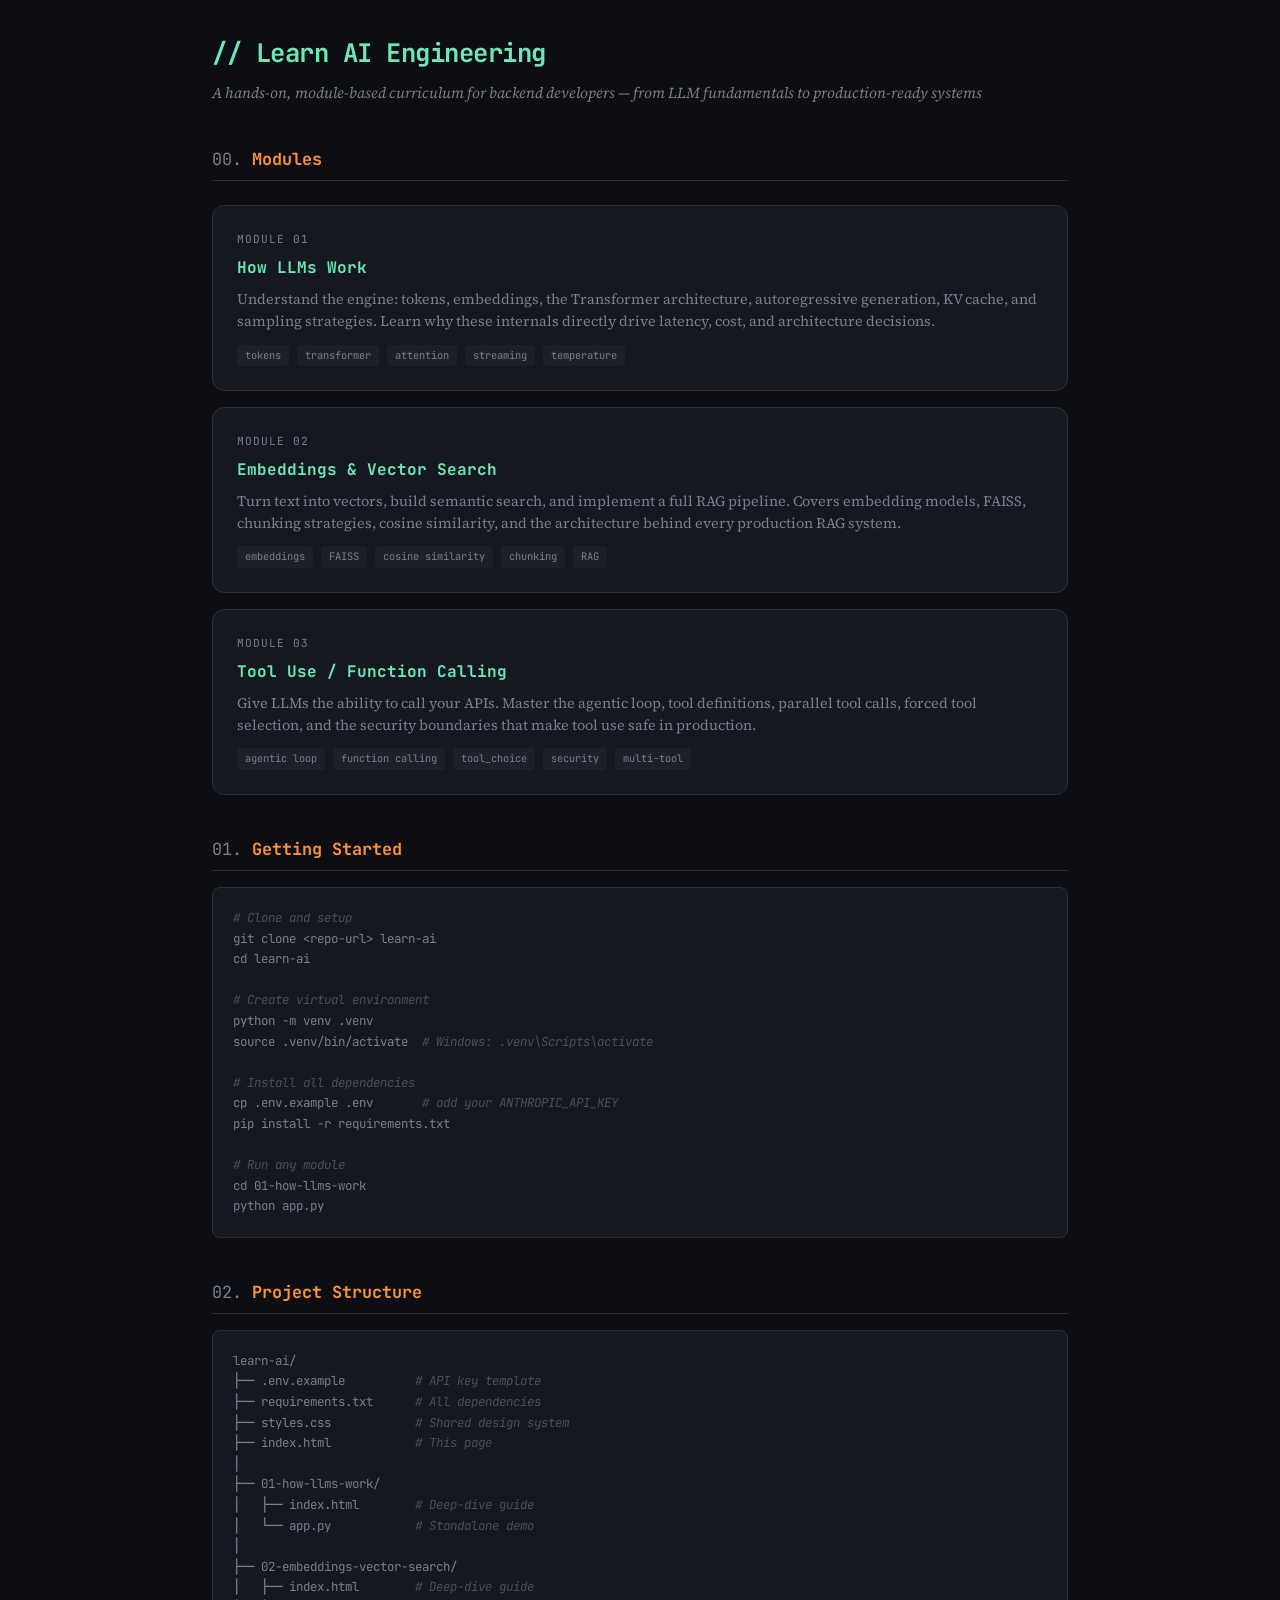
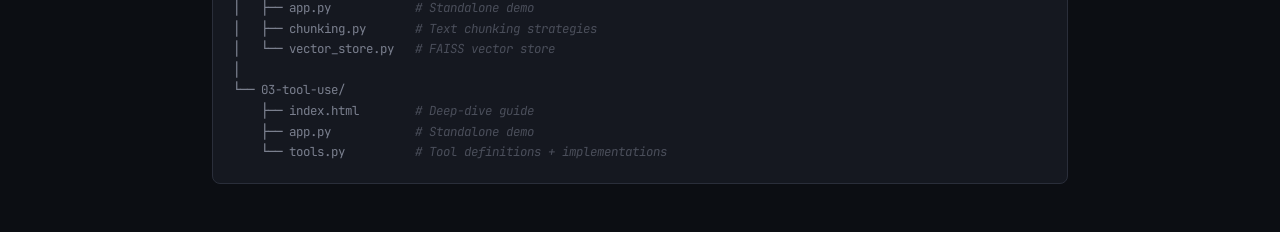
==== index.html @ 93d2bfba "refactor: markdown to html" ====
<!DOCTYPE html>
<html lang="en">
<head>
<meta charset="UTF-8">
<meta name="viewport" content="width=device-width, initial-scale=1.0">
<title>Learn AI Engineering</title>
<link href="https://fonts.googleapis.com/css2?family=JetBrains+Mono:wght@400;600;700&family=Source+Serif+4:ital,wght@0,400;0,600;0,700;1,400&display=swap" rel="stylesheet">
<link rel="stylesheet" href="styles.css">
</head>
<body>

<h1>// Learn AI Engineering</h1>
<p class="subtitle">A hands-on, module-based curriculum for backend developers — from LLM fundamentals to production-ready systems</p>

<h2><span class="num">00.</span> Modules</h2>

<div class="module-grid">

  <a href="01-how-llms-work/index.html" class="module-card">
    <div class="module-num">Module 01</div>
    <h3>How LLMs Work</h3>
    <p>Understand the engine: tokens, embeddings, the Transformer architecture, autoregressive generation, KV cache, and sampling strategies. Learn why these internals directly drive latency, cost, and architecture decisions.</p>
    <div class="module-tags">
      <span class="module-tag">tokens</span>
      <span class="module-tag">transformer</span>
      <span class="module-tag">attention</span>
      <span class="module-tag">streaming</span>
      <span class="module-tag">temperature</span>
    </div>
  </a>

  <a href="02-embeddings-vector-search/index.html" class="module-card">
    <div class="module-num">Module 02</div>
    <h3>Embeddings &amp; Vector Search</h3>
    <p>Turn text into vectors, build semantic search, and implement a full RAG pipeline. Covers embedding models, FAISS, chunking strategies, cosine similarity, and the architecture behind every production RAG system.</p>
    <div class="module-tags">
      <span class="module-tag">embeddings</span>
      <span class="module-tag">FAISS</span>
      <span class="module-tag">cosine similarity</span>
      <span class="module-tag">chunking</span>
      <span class="module-tag">RAG</span>
    </div>
  </a>

  <a href="03-tool-use/index.html" class="module-card">
    <div class="module-num">Module 03</div>
    <h3>Tool Use / Function Calling</h3>
    <p>Give LLMs the ability to call your APIs. Master the agentic loop, tool definitions, parallel tool calls, forced tool selection, and the security boundaries that make tool use safe in production.</p>
    <div class="module-tags">
      <span class="module-tag">agentic loop</span>
      <span class="module-tag">function calling</span>
      <span class="module-tag">tool_choice</span>
      <span class="module-tag">security</span>
      <span class="module-tag">multi-tool</span>
    </div>
  </a>

</div>

<h2><span class="num">01.</span> Getting Started</h2>

<div class="code-block"><span class="comment"># Clone and setup</span>
git clone &lt;repo-url&gt; learn-ai
cd learn-ai

<span class="comment"># Create virtual environment</span>
python -m venv .venv
source .venv/bin/activate  <span class="comment"># Windows: .venv\Scripts\activate</span>

<span class="comment"># Install all dependencies</span>
cp .env.example .env       <span class="comment"># add your ANTHROPIC_API_KEY</span>
pip install -r requirements.txt

<span class="comment"># Run any module</span>
cd 01-how-llms-work
python app.py</div>

<h2><span class="num">02.</span> Project Structure</h2>

<div class="code-block">learn-ai/
├── .env.example          <span class="comment"># API key template</span>
├── requirements.txt      <span class="comment"># All dependencies</span>
├── styles.css            <span class="comment"># Shared design system</span>
├── index.html            <span class="comment"># This page</span>
│
├── 01-how-llms-work/
│   ├── index.html        <span class="comment"># Deep-dive guide</span>
│   └── app.py            <span class="comment"># Standalone demo</span>
│
├── 02-embeddings-vector-search/
│   ├── index.html        <span class="comment"># Deep-dive guide</span>
│   ├── app.py            <span class="comment"># Standalone demo</span>
│   ├── chunking.py       <span class="comment"># Text chunking strategies</span>
│   └── vector_store.py   <span class="comment"># FAISS vector store</span>
│
└── 03-tool-use/
    ├── index.html        <span class="comment"># Deep-dive guide</span>
    ├── app.py            <span class="comment"># Standalone demo</span>
    └── tools.py          <span class="comment"># Tool definitions + implementations</span></div>

</body>
</html>
---- styles.css ----
/* Learn AI Engineering — Shared Design System */
/* Fonts: JetBrains Mono (code/headings) + Source Serif 4 (prose) */

:root {
  --bg: #0c0e13;
  --surface: #151820;
  --surface-2: #1c2029;
  --border: #2a2e3a;
  --text: #e0e2e8;
  --text-dim: #7a7f8e;
  --accent: #6ee7b7;
  --accent-dim: rgba(110,231,183,0.12);
  --orange: #fb923c;
  --orange-dim: rgba(251,146,60,0.12);
  --blue: #60a5fa;
  --blue-dim: rgba(96,165,250,0.12);
  --red: #f87171;
  --purple: #c084fc;
}

* { margin: 0; padding: 0; box-sizing: border-box; }

body {
  background: var(--bg);
  color: var(--text);
  font-family: 'Source Serif 4', Georgia, serif;
  line-height: 1.7;
  padding: 2rem;
  max-width: 920px;
  margin: 0 auto;
}

/* Typography */
h1 {
  font-family: 'JetBrains Mono', monospace;
  font-size: 1.6rem;
  font-weight: 700;
  color: var(--accent);
  letter-spacing: -0.5px;
  margin-bottom: 0.25rem;
}

h2 {
  font-family: 'JetBrains Mono', monospace;
  font-size: 1.05rem;
  color: var(--orange);
  margin: 2.5rem 0 1rem;
  padding-bottom: 0.4rem;
  border-bottom: 1px solid var(--border);
}

h2 .num {
  color: var(--text-dim);
  font-weight: 400;
}

h3 {
  font-family: 'JetBrains Mono', monospace;
  font-size: 0.92rem;
  color: var(--blue);
  margin: 1.5rem 0 0.5rem;
}

p { margin-bottom: 1rem; color: var(--text); }

a { color: var(--accent); text-decoration: none; }
a:hover { text-decoration: underline; }

em { color: var(--text); font-style: italic; }
strong { color: var(--text); }

code {
  font-family: 'JetBrains Mono', monospace;
  font-size: 0.82em;
  background: var(--surface-2);
  padding: 2px 6px;
  border-radius: 4px;
  color: var(--accent);
}

.subtitle {
  color: var(--text-dim);
  font-size: 0.95rem;
  margin-bottom: 2.5rem;
  font-style: italic;
}

/* Lists */
ul, ol {
  margin: 0.5rem 0 1rem 1.5rem;
  color: var(--text-dim);
  font-size: 0.92rem;
}

li { margin-bottom: 0.3rem; }

/* Tables */
table {
  width: 100%;
  border-collapse: collapse;
  margin: 1rem 0;
  font-size: 0.88rem;
}

th {
  font-family: 'JetBrains Mono', monospace;
  font-size: 0.75rem;
  text-transform: uppercase;
  letter-spacing: 0.5px;
  color: var(--accent);
  text-align: left;
  padding: 0.6rem 0.8rem;
  border-bottom: 1px solid var(--border);
  background: var(--surface);
}

td {
  padding: 0.5rem 0.8rem;
  border-bottom: 1px solid var(--border);
  color: var(--text-dim);
}

tr:last-child td { border-bottom: none; }
tr:hover td { background: var(--surface); }

/* Diagram boxes */
.diagram-box {
  background: var(--surface);
  border: 1px solid var(--border);
  border-radius: 12px;
  padding: 2rem;
  margin: 1.5rem 0;
  overflow-x: auto;
}

.diagram-box pre {
  font-family: 'JetBrains Mono', monospace;
  font-size: 0.75rem;
  line-height: 1.5;
  color: var(--text-dim);
  margin: 0;
}

.diagram-box .label { color: var(--accent); font-weight: 600; }
.diagram-box .highlight { color: var(--orange); }
.diagram-box .info { color: var(--blue); }
.diagram-box .dim { color: #4a4e5a; }

/* Code blocks */
.code-block {
  background: var(--surface);
  border: 1px solid var(--border);
  border-radius: 8px;
  padding: 1.25rem;
  margin: 1rem 0;
  font-family: 'JetBrains Mono', monospace;
  font-size: 0.78rem;
  line-height: 1.65;
  overflow-x: auto;
  white-space: pre;
  color: var(--text-dim);
}

.code-block .kw { color: var(--purple); }
.code-block .fn { color: var(--blue); }
.code-block .str { color: var(--accent); }
.code-block .comment { color: #4a4e5a; font-style: italic; }
.code-block .key { color: var(--orange); }

/* Flow / loop steps */
.loop-container,
.flow-container {
  display: flex;
  flex-direction: column;
  gap: 0;
  align-items: center;
}

.loop-step,
.flow-step {
  display: flex;
  align-items: center;
  gap: 1rem;
  width: 100%;
  max-width: 680px;
}

.step-num {
  font-family: 'JetBrains Mono', monospace;
  font-size: 0.75rem;
  color: var(--text-dim);
  width: 24px;
  text-align: right;
  flex-shrink: 0;
}

.step-box {
  flex: 1;
  padding: 0.75rem 1rem;
  border-radius: 8px;
  font-family: 'JetBrains Mono', monospace;
  font-size: 0.82rem;
  line-height: 1.5;
  position: relative;
}

.step-box.user { background: var(--blue-dim); border-left: 3px solid var(--blue); }
.step-box.model { background: var(--accent-dim); border-left: 3px solid var(--accent); }
.step-box.code { background: var(--orange-dim); border-left: 3px solid var(--orange); }
.step-box.result { background: rgba(192,132,252,0.1); border-left: 3px solid var(--purple); }

.step-label {
  font-weight: 700;
  font-size: 0.7rem;
  text-transform: uppercase;
  letter-spacing: 1px;
  margin-bottom: 0.3rem;
}

.step-box.user .step-label { color: var(--blue); }
.step-box.model .step-label { color: var(--accent); }
.step-box.code .step-label { color: var(--orange); }
.step-box.result .step-label { color: var(--purple); }

.arrow-down {
  display: flex;
  justify-content: center;
  padding: 0.3rem 0;
  color: var(--text-dim);
  font-size: 1rem;
}

.loop-bracket {
  border: 1px dashed var(--text-dim);
  border-radius: 8px;
  padding: 0.8rem;
  margin: 0.5rem 0;
  width: 100%;
  max-width: 720px;
  position: relative;
}

.loop-label {
  position: absolute;
  top: -0.6rem;
  left: 1rem;
  background: var(--surface);
  padding: 0 0.5rem;
  font-family: 'JetBrains Mono', monospace;
  font-size: 0.7rem;
  color: var(--red);
  font-weight: 600;
}

/* Pitfall cards */
.pitfall {
  background: var(--surface);
  border: 1px solid var(--border);
  border-radius: 8px;
  padding: 1rem 1.25rem;
  margin: 0.75rem 0;
}

.pitfall-title {
  font-family: 'JetBrains Mono', monospace;
  font-size: 0.85rem;
  font-weight: 700;
  color: var(--red);
  margin-bottom: 0.3rem;
}

.pitfall p { font-size: 0.9rem; margin-bottom: 0; color: var(--text-dim); }

/* Tags */
.tag {
  display: inline-block;
  font-family: 'JetBrains Mono', monospace;
  font-size: 0.65rem;
  padding: 2px 8px;
  border-radius: 4px;
  font-weight: 600;
  text-transform: uppercase;
  letter-spacing: 0.5px;
}
.tag.critical { background: rgba(248,113,113,0.15); color: var(--red); }
.tag.important { background: var(--orange-dim); color: var(--orange); }
.tag.tip { background: var(--accent-dim); color: var(--accent); }

/* Exercises */
.exercise {
  background: var(--surface-2);
  border-left: 3px solid var(--blue);
  padding: 1rem 1.25rem;
  margin: 0.75rem 0;
  border-radius: 0 8px 8px 0;
}

.exercise-num {
  font-family: 'JetBrains Mono', monospace;
  font-size: 0.7rem;
  color: var(--blue);
  font-weight: 700;
  text-transform: uppercase;
  letter-spacing: 1px;
}

/* Q&A */
.qa { margin: 0.75rem 0; }
.qa-q {
  font-weight: 600;
  color: var(--text);
  margin-bottom: 0.2rem;
}
.qa-hint { color: var(--text-dim); font-size: 0.88rem; font-style: italic; }

/* Concept cards (module 01) */
.concept-grid {
  display: grid;
  grid-template-columns: 1fr 1fr;
  gap: 0.75rem;
  margin: 1rem 0;
}

.concept-card {
  background: var(--surface);
  border: 1px solid var(--border);
  border-radius: 8px;
  padding: 1rem;
}

.concept-card h4 {
  font-family: 'JetBrains Mono', monospace;
  font-size: 0.82rem;
  color: var(--orange);
  margin-bottom: 0.4rem;
}

.concept-card p {
  font-size: 0.85rem;
  color: var(--text-dim);
  margin-bottom: 0;
  line-height: 1.5;
}

/* Metric cards (module 02) */
.metric-grid {
  display: grid;
  grid-template-columns: repeat(3, 1fr);
  gap: 1rem;
  margin: 1rem 0;
}

.metric-card {
  background: var(--surface);
  border: 1px solid var(--border);
  border-radius: 8px;
  padding: 1rem;
}

.metric-card h4 {
  font-family: 'JetBrains Mono', monospace;
  font-size: 0.8rem;
  color: var(--accent);
  margin-bottom: 0.4rem;
}

.metric-card p {
  font-size: 0.82rem;
  color: var(--text-dim);
  margin: 0;
  font-family: 'JetBrains Mono', monospace;
  line-height: 1.5;
}

/* Quick reference box (module 01) */
.ref-box {
  background: var(--surface);
  border: 1px solid var(--accent);
  border-radius: 12px;
  padding: 1.5rem 2rem;
  margin: 1.5rem 0;
}

.ref-box h3 {
  color: var(--accent);
  margin-top: 0;
  margin-bottom: 1rem;
  font-size: 0.95rem;
}

.ref-row {
  display: flex;
  gap: 1rem;
  margin-bottom: 0.5rem;
  font-size: 0.85rem;
  line-height: 1.5;
}

.ref-label {
  font-family: 'JetBrains Mono', monospace;
  color: var(--orange);
  font-weight: 600;
  min-width: 110px;
  font-size: 0.78rem;
}

.ref-value { color: var(--text-dim); }

/* Info box (module 03) */
.info-box {
  background: var(--surface);
  border: 1px solid var(--border);
  border-left: 3px solid var(--accent);
  border-radius: 0 8px 8px 0;
  padding: 1rem 1.25rem;
  margin: 1rem 0;
  font-size: 0.9rem;
  color: var(--text-dim);
}

/* Advanced topic items (module 03) */
.adv-topic {
  background: var(--surface);
  border: 1px solid var(--border);
  border-radius: 8px;
  padding: 0.8rem 1rem;
  margin: 0.5rem 0;
}

.adv-topic strong {
  font-family: 'JetBrains Mono', monospace;
  font-size: 0.85rem;
  color: var(--purple);
}

.adv-topic p { font-size: 0.88rem; margin-bottom: 0; color: var(--text-dim); }

/* Module cards (root index) */
.module-grid {
  display: grid;
  gap: 1rem;
  margin: 1.5rem 0;
}

.module-card {
  background: var(--surface);
  border: 1px solid var(--border);
  border-radius: 12px;
  padding: 1.5rem;
  text-decoration: none;
  transition: border-color 0.2s, transform 0.2s;
}

.module-card:hover {
  border-color: var(--accent);
  transform: translateY(-2px);
  text-decoration: none;
}

.module-num {
  font-family: 'JetBrains Mono', monospace;
  font-size: 0.7rem;
  color: var(--text-dim);
  text-transform: uppercase;
  letter-spacing: 1px;
  margin-bottom: 0.3rem;
}

.module-card h3 {
  font-family: 'JetBrains Mono', monospace;
  font-size: 1rem;
  color: var(--accent);
  margin: 0 0 0.5rem;
}

.module-card p {
  font-size: 0.9rem;
  color: var(--text-dim);
  margin: 0;
  line-height: 1.5;
}

.module-tags {
  display: flex;
  gap: 0.5rem;
  margin-top: 0.75rem;
  flex-wrap: wrap;
}

.module-tag {
  font-family: 'JetBrains Mono', monospace;
  font-size: 0.65rem;
  padding: 2px 8px;
  border-radius: 4px;
  background: var(--surface-2);
  color: var(--text-dim);
}

/* Responsive */
@media (max-width: 640px) {
  body { padding: 1rem; }
  .concept-grid { grid-template-columns: 1fr; }
  .metric-grid { grid-template-columns: 1fr; }
}
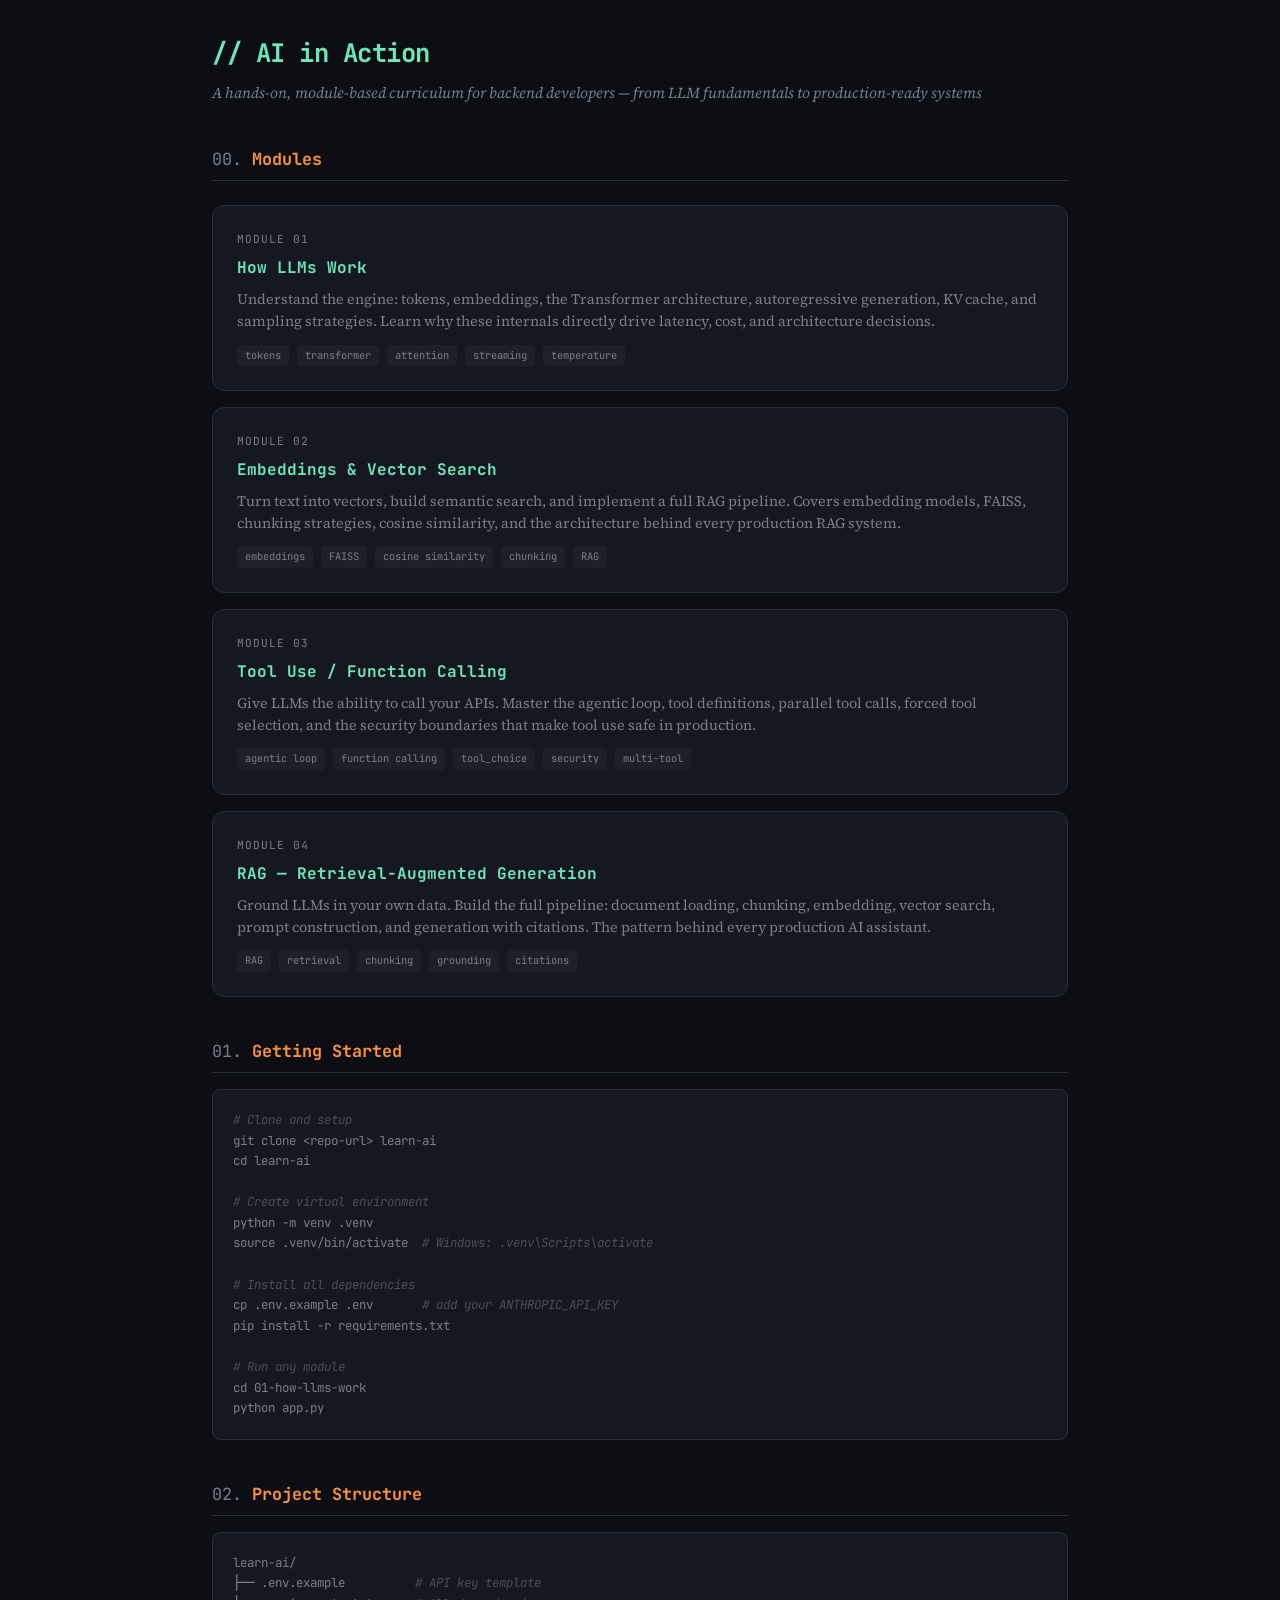
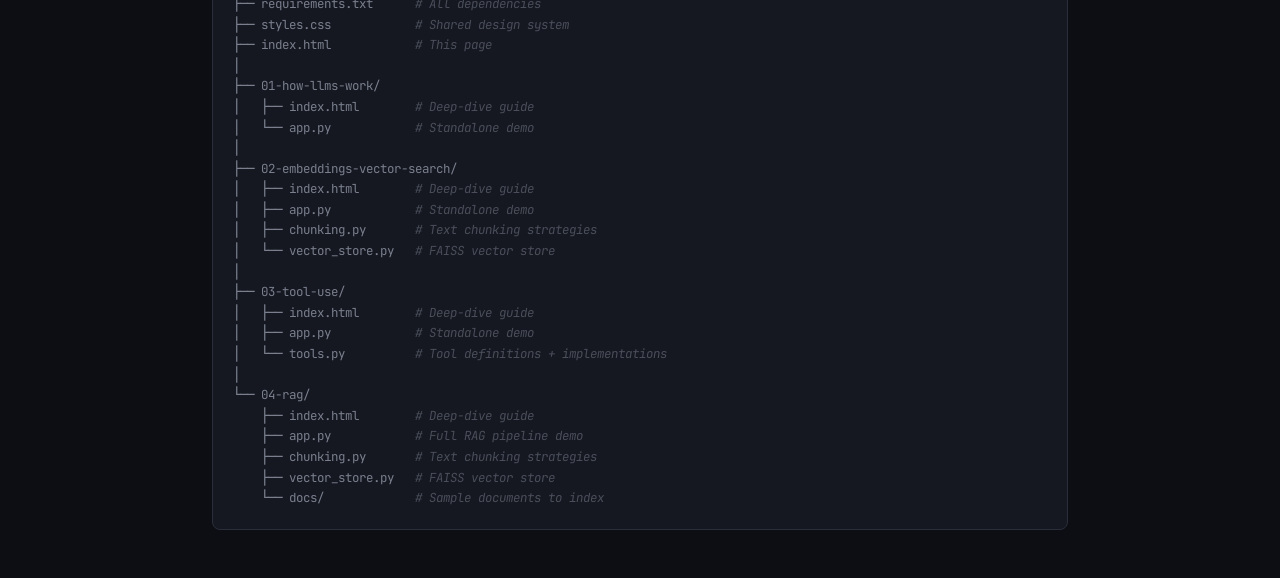
==== commit 649f9f7a: "docs: rag" ====
--- a/index.html
+++ b/index.html
@@ -3,13 +3,13 @@
 <head>
 <meta charset="UTF-8">
 <meta name="viewport" content="width=device-width, initial-scale=1.0">
-<title>Learn AI Engineering</title>
+<title>AI in Action</title>
 <link href="https://fonts.googleapis.com/css2?family=JetBrains+Mono:wght@400;600;700&family=Source+Serif+4:ital,wght@0,400;0,600;0,700;1,400&display=swap" rel="stylesheet">
 <link rel="stylesheet" href="styles.css">
 </head>
 <body>
 
-<h1>// Learn AI Engineering</h1>
+<h1>// AI in Action</h1>
 <p class="subtitle">A hands-on, module-based curriculum for backend developers — from LLM fundamentals to production-ready systems</p>
 
 <h2><span class="num">00.</span> Modules</h2>
@@ -55,6 +55,19 @@
     </div>
   </a>
 
+  <a href="04-rag/index.html" class="module-card">
+    <div class="module-num">Module 04</div>
+    <h3>RAG — Retrieval-Augmented Generation</h3>
+    <p>Ground LLMs in your own data. Build the full pipeline: document loading, chunking, embedding, vector search, prompt construction, and generation with citations. The pattern behind every production AI assistant.</p>
+    <div class="module-tags">
+      <span class="module-tag">RAG</span>
+      <span class="module-tag">retrieval</span>
+      <span class="module-tag">chunking</span>
+      <span class="module-tag">grounding</span>
+      <span class="module-tag">citations</span>
+    </div>
+  </a>
+
 </div>
 
 <h2><span class="num">01.</span> Getting Started</h2>
@@ -93,10 +106,17 @@
 │   ├── chunking.py       <span class="comment"># Text chunking strategies</span>
 │   └── vector_store.py   <span class="comment"># FAISS vector store</span>
 │
-└── 03-tool-use/
+├── 03-tool-use/
+│   ├── index.html        <span class="comment"># Deep-dive guide</span>
+│   ├── app.py            <span class="comment"># Standalone demo</span>
+│   └── tools.py          <span class="comment"># Tool definitions + implementations</span>
+│
+└── 04-rag/
     ├── index.html        <span class="comment"># Deep-dive guide</span>
-    ├── app.py            <span class="comment"># Standalone demo</span>
-    └── tools.py          <span class="comment"># Tool definitions + implementations</span></div>
+    ├── app.py            <span class="comment"># Full RAG pipeline demo</span>
+    ├── chunking.py       <span class="comment"># Text chunking strategies</span>
+    ├── vector_store.py   <span class="comment"># FAISS vector store</span>
+    └── docs/             <span class="comment"># Sample documents to index</span></div>
 
 </body>
 </html>
--- a/styles.css
+++ b/styles.css
@@ -1,4 +1,4 @@
-/* Learn AI Engineering — Shared Design System */
+/* AI in Action — Shared Design System */
 /* Fonts: JetBrains Mono (code/headings) + Source Serif 4 (prose) */
 
 :root {
